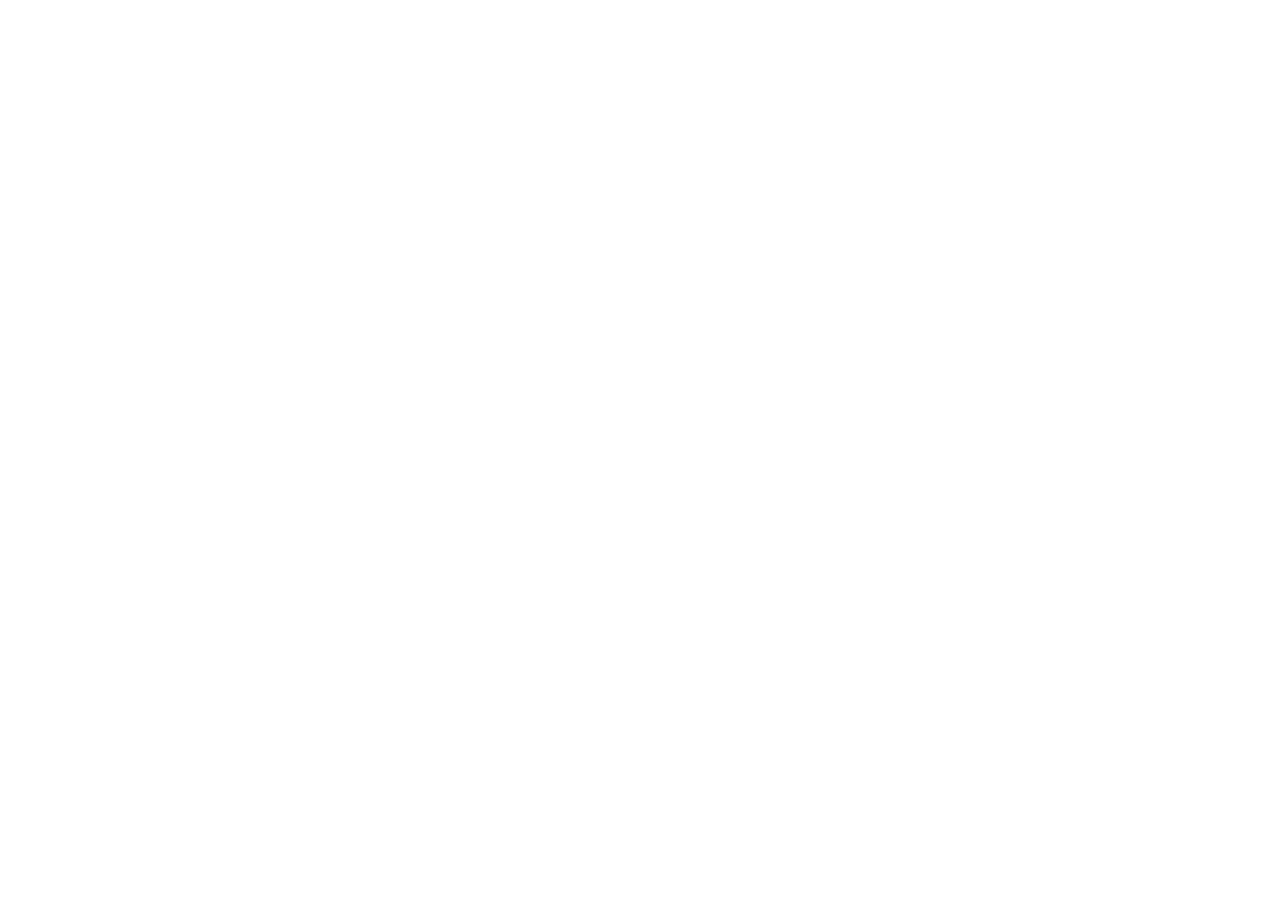
==== index.html @ ff65d059 "Tambah kerangka halaman beranda" ====
<!DOCTYPE html>
<html lang="id">
<head>
    <meta charset="UTF-8">
    <meta name="viewport" content="width=device-width, initial-scale=1.0">
    <meta name="description" content="Katalog kain dan busana Sasirangan khas Banjarmasin 
karya pengrajin lokal.">
    <title>Sasirangan Banua | Kain Khas Banjar</title>
</head>
<body>
    
</body>
</html>
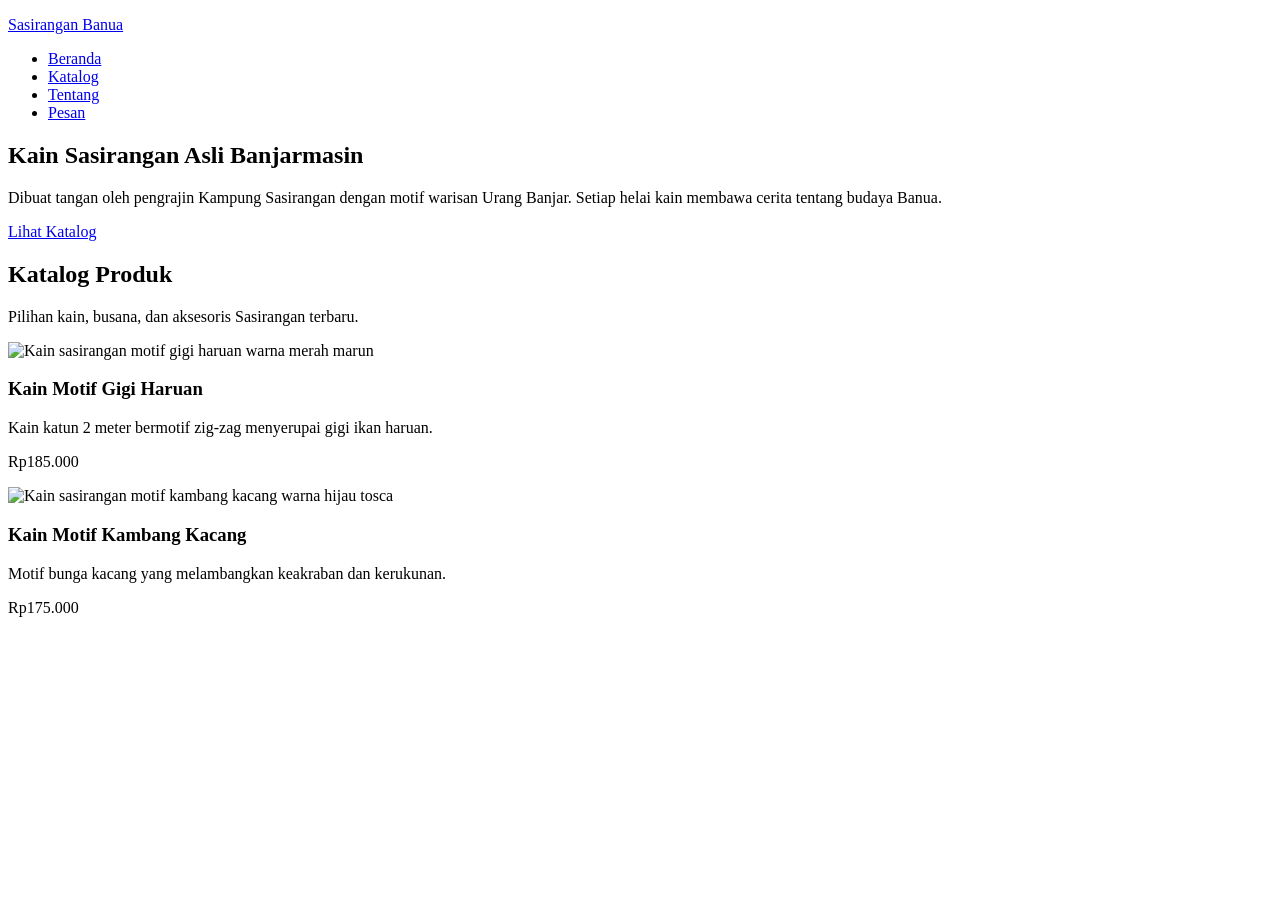
==== commit 899891dc: "Penambahan Katalog" ====
--- a/index.html
+++ b/index.html
@@ -1,13 +1,63 @@
+
 <!DOCTYPE html>
 <html lang="id">
 <head>
     <meta charset="UTF-8">
     <meta name="viewport" content="width=device-width, initial-scale=1.0">
-    <meta name="description" content="Katalog kain dan busana Sasirangan khas Banjarmasin 
-karya pengrajin lokal.">
+    <meta name="description" content="Katalog kain dan busana Sasirangan khas Banjarmasin karya pengrajin lokal.">
     <title>Sasirangan Banua | Kain Khas Banjar</title>
 </head>
 <body>
-    
+    <!-- ========== HEADER & NAVIGASI ========== -->
+    <header class="header-situs">
+        <p class="logo"><a href="index.html">Sasirangan Banua</a></p>
+        <nav aria-label="Navigasi utama">
+            <ul class="menu">
+                <li><a href="index.html" aria-current="page">Beranda</a></li>
+                <li><a href="#katalog">Katalog</a></li>
+                <li><a href="#tentang">Tentang</a></li>
+                <li><a href="kontak.html">Pesan</a></li>
+            </ul>
+        </nav>
+    </header>
+
+    <!-- ========== HERO ========== -->
+    <main>
+        <section class="hero" id="beranda">
+            <h1>Kain Sasirangan Asli Banjarmasin</h1>
+            <p>Dibuat tangan oleh pengrajin Kampung Sasirangan dengan motif warisan Urang Banjar. Setiap helai kain membawa cerita tentang budaya Banua.</p>
+            <a class="tombol" href="#katalog">Lihat Katalog</a>
+        </section>
+        
+        <!-- ========== KATALOG ========== -->
+<section class="bagian" id="katalog">
+    <h2>Katalog Produk</h2>
+    <p>Pilihan kain, busana, dan aksesoris Sasirangan terbaru.</p>
+
+    <div class="katalog-grid">
+        <article class="kartu">
+            <img src="img/gigi-haruan.svg" alt="Kain sasirangan motif gigi haruan warna merah marun"
+                width="600" height="400">
+            <div class="kartu-isi">
+                <h3>Kain Motif Gigi Haruan</h3>
+                <p>Kain katun 2 meter bermotif zig-zag menyerupai gigi ikan haruan.</p>
+                <p class="harga">Rp185.000</p>
+            </div>
+        </article>
+ 
+        <article class="kartu">
+            <img src="img/kambang-kacang.svg" alt="Kain sasirangan motif kambang kacang warna hijau tosca"
+                width="600" height="400">
+            <div class="kartu-isi">
+                <h3>Kain Motif Kambang Kacang</h3>
+                <p>Motif bunga kacang yang melambangkan keakraban dan kerukunan.</p>
+                <p class="harga">Rp175.000</p>
+            </div>
+        </article>
+
+    <!-- Tambahkan minimal 4 kartu lagi dengan pola yang sama -->
+     </div>
+</section>
+    </main>
 </body>
-</html>+</html>
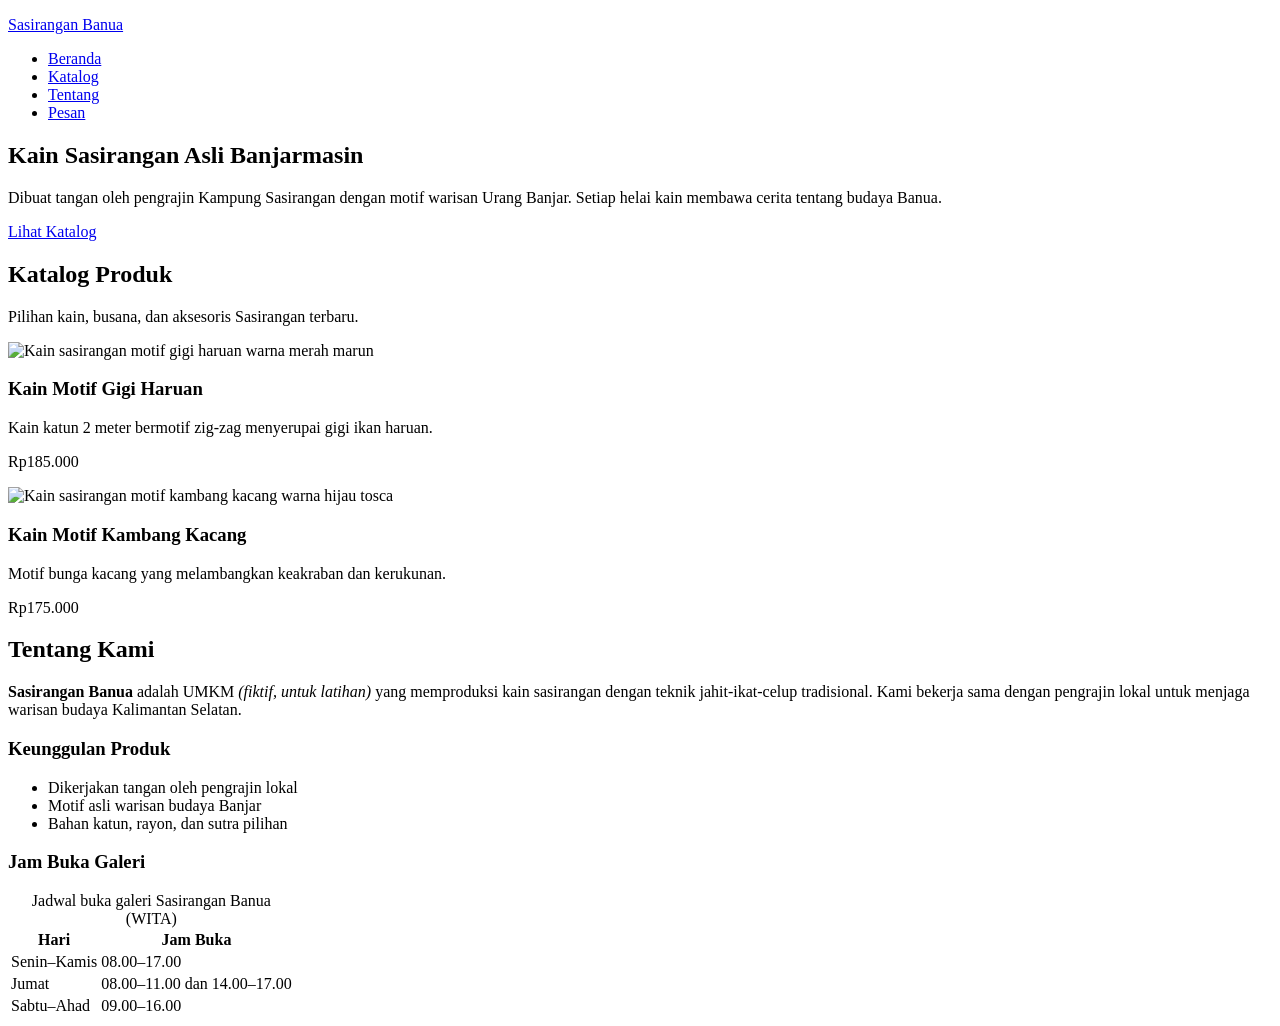
==== commit a46a1b5d: "Menambah Bagian Tentang dan Tabel Jam Buka" ====
--- a/index.html
+++ b/index.html
@@ -58,6 +58,45 @@
     <!-- Tambahkan minimal 4 kartu lagi dengan pola yang sama -->
      </div>
 </section>
-    </main>
+ <!-- ========== TENTANG ========== --> 
+  <section class="bagian" id="tentang"> 
+    <h2>Tentang Kami</h2> 
+    <p><strong>Sasirangan Banua</strong> adalah UMKM <em>(fiktif, untuk latihan)</em> yang 
+      memproduksi kain sasirangan dengan teknik jahit-ikat-celup tradisional. Kami bekerja sama 
+      dengan pengrajin lokal untuk menjaga warisan budaya Kalimantan Selatan.</p> 
+ 
+    <h3>Keunggulan Produk</h3> 
+    <ul> 
+      <li>Dikerjakan tangan oleh pengrajin lokal</li> 
+      <li>Motif asli warisan budaya Banjar</li> 
+      <li>Bahan katun, rayon, dan sutra pilihan</li> 
+    </ul> 
+ 
+    <h3>Jam Buka Galeri</h3> 
+    <table> 
+      <caption>Jadwal buka galeri Sasirangan Banua (WITA)</caption> 
+      <thead> 
+        <tr> 
+          <th scope="col">Hari</th> 
+          <th scope="col">Jam Buka</th> 
+        </tr> 
+      </thead> 
+      <tbody> 
+        <tr> 
+          <td>Senin–Kamis</td> 
+          <td>08.00–17.00</td> 
+        </tr> 
+        <tr> 
+          <td>Jumat</td> 
+          <td>08.00–11.00 dan 14.00–17.00</td> 
+        </tr> 
+        <tr> 
+          <td>Sabtu–Ahad</td> 
+          <td>09.00–16.00</td> 
+        </tr> 
+      </tbody> 
+    </table> 
+  </section> 
+</main> 
 </body>
 </html>
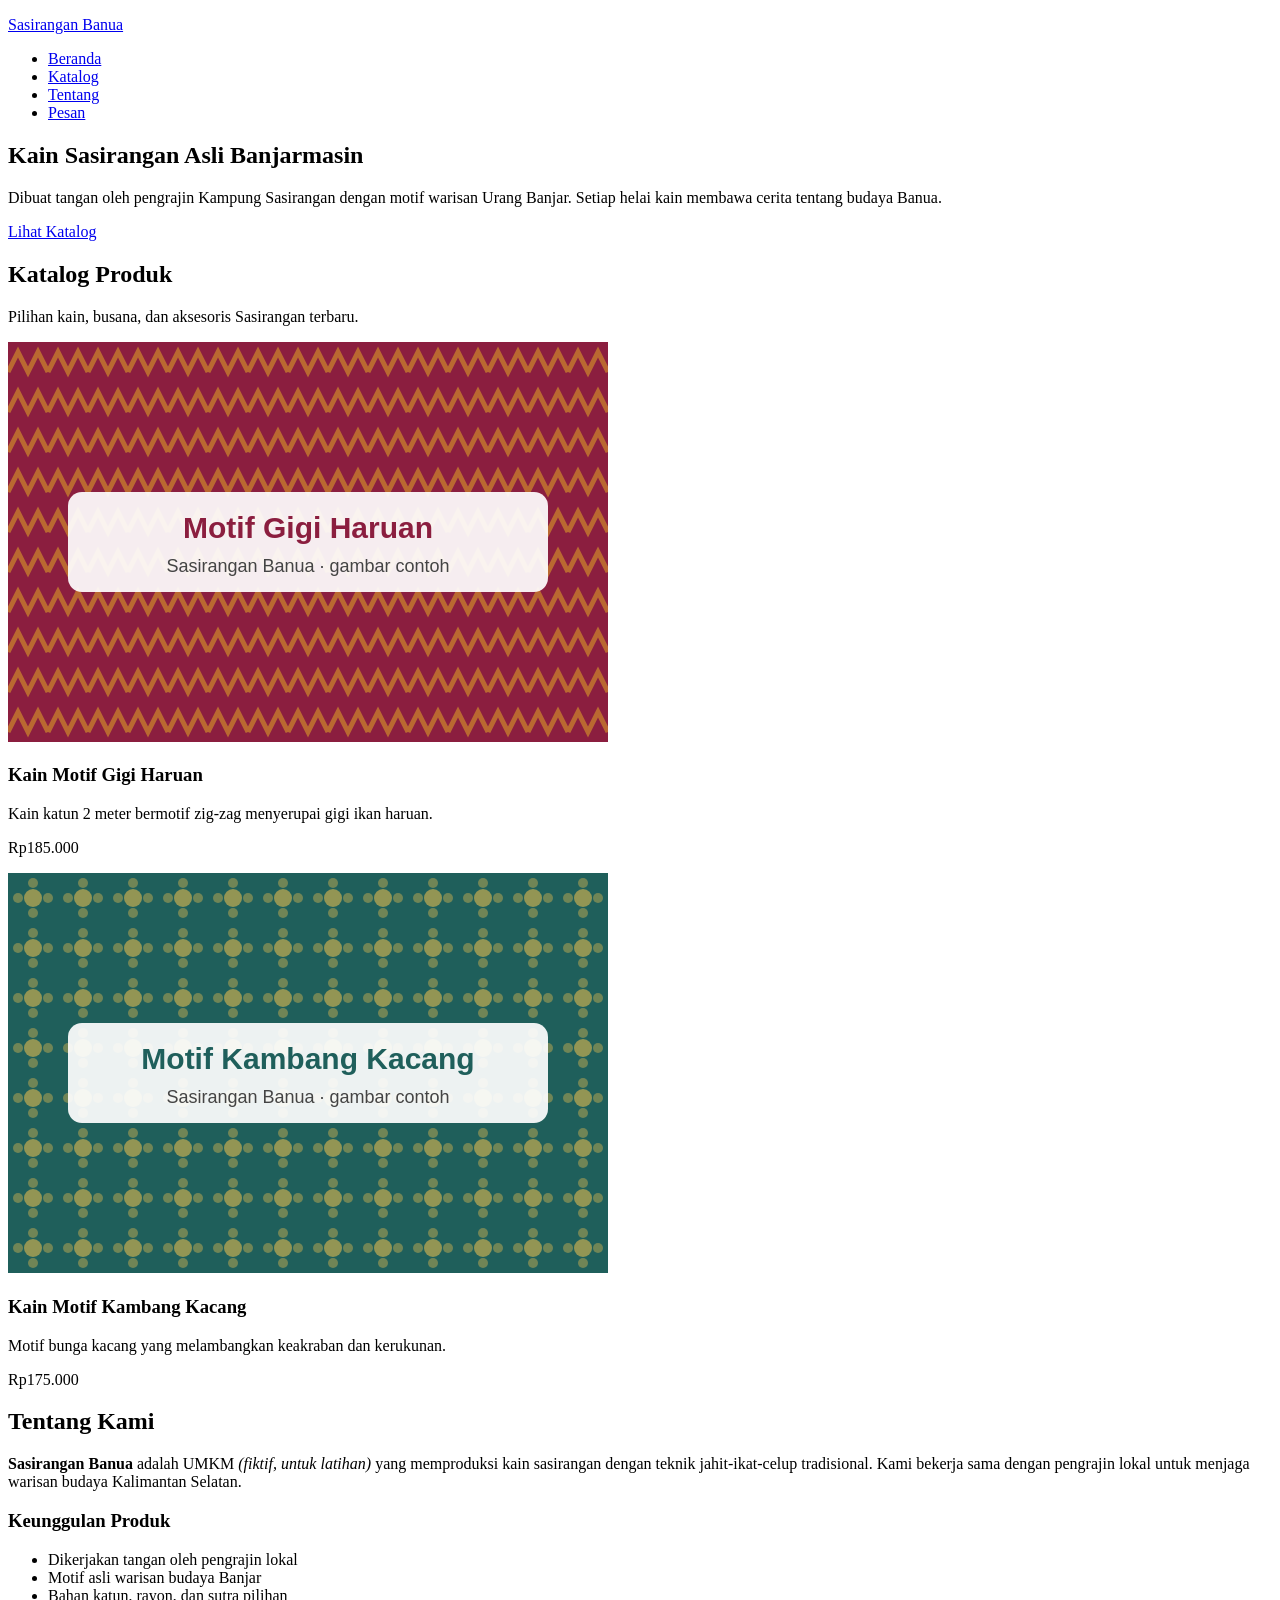
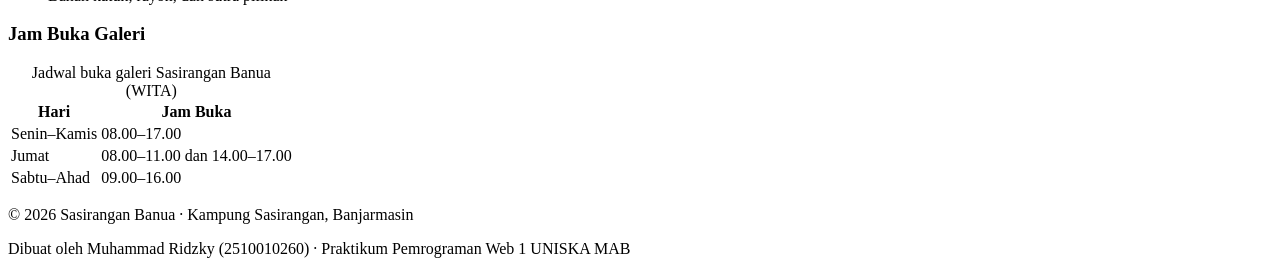
==== commit af255ff8: "footer" ====
--- a/index.html
+++ b/index.html
@@ -1,102 +1,111 @@
-
 <!DOCTYPE html>
 <html lang="id">
+
 <head>
-    <meta charset="UTF-8">
-    <meta name="viewport" content="width=device-width, initial-scale=1.0">
-    <meta name="description" content="Katalog kain dan busana Sasirangan khas Banjarmasin karya pengrajin lokal.">
-    <title>Sasirangan Banua | Kain Khas Banjar</title>
+  <meta charset="UTF-8">
+  <meta name="viewport" content="width=device-width, initial-scale=1.0">
+  <meta name="description" content="Katalog kain dan busana Sasirangan khas Banjarmasin karya pengrajin lokal.">
+  <title>Sasirangan Banua | Kain Khas Banjar</title>
 </head>
+
 <body>
-    <!-- ========== HEADER & NAVIGASI ========== -->
-    <header class="header-situs">
-        <p class="logo"><a href="index.html">Sasirangan Banua</a></p>
-        <nav aria-label="Navigasi utama">
-            <ul class="menu">
-                <li><a href="index.html" aria-current="page">Beranda</a></li>
-                <li><a href="#katalog">Katalog</a></li>
-                <li><a href="#tentang">Tentang</a></li>
-                <li><a href="kontak.html">Pesan</a></li>
-            </ul>
-        </nav>
-    </header>
+  <!-- ========== HEADER & NAVIGASI ========== -->
+  <header class="header-situs">
+    <p class="logo"><a href="index.html">Sasirangan Banua</a></p>
+    <nav aria-label="Navigasi utama">
+      <ul class="menu">
+        <li><a href="index.html" aria-current="page">Beranda</a></li>
+        <li><a href="#katalog">Katalog</a></li>
+        <li><a href="#tentang">Tentang</a></li>
+        <li><a href="kontak.html">Pesan</a></li>
+      </ul>
+    </nav>
+  </header>
 
-    <!-- ========== HERO ========== -->
-    <main>
-        <section class="hero" id="beranda">
-            <h1>Kain Sasirangan Asli Banjarmasin</h1>
-            <p>Dibuat tangan oleh pengrajin Kampung Sasirangan dengan motif warisan Urang Banjar. Setiap helai kain membawa cerita tentang budaya Banua.</p>
-            <a class="tombol" href="#katalog">Lihat Katalog</a>
-        </section>
-        
-        <!-- ========== KATALOG ========== -->
-<section class="bagian" id="katalog">
-    <h2>Katalog Produk</h2>
-    <p>Pilihan kain, busana, dan aksesoris Sasirangan terbaru.</p>
+  <!-- ========== HERO ========== -->
+  <main>
+    <section class="hero" id="beranda">
+      <h1>Kain Sasirangan Asli Banjarmasin</h1>
+      <p>Dibuat tangan oleh pengrajin Kampung Sasirangan dengan motif warisan Urang Banjar. Setiap helai kain membawa
+        cerita tentang budaya Banua.</p>
+      <a class="tombol" href="#katalog">Lihat Katalog</a>
+    </section>
 
-    <div class="katalog-grid">
+    <!-- ========== KATALOG ========== -->
+    <section class="bagian" id="katalog">
+      <h2>Katalog Produk</h2>
+      <p>Pilihan kain, busana, dan aksesoris Sasirangan terbaru.</p>
+
+      <div class="katalog-grid">
         <article class="kartu">
-            <img src="img/gigi-haruan.svg" alt="Kain sasirangan motif gigi haruan warna merah marun"
-                width="600" height="400">
-            <div class="kartu-isi">
-                <h3>Kain Motif Gigi Haruan</h3>
-                <p>Kain katun 2 meter bermotif zig-zag menyerupai gigi ikan haruan.</p>
-                <p class="harga">Rp185.000</p>
-            </div>
-        </article>
- 
-        <article class="kartu">
-            <img src="img/kambang-kacang.svg" alt="Kain sasirangan motif kambang kacang warna hijau tosca"
-                width="600" height="400">
-            <div class="kartu-isi">
-                <h3>Kain Motif Kambang Kacang</h3>
-                <p>Motif bunga kacang yang melambangkan keakraban dan kerukunan.</p>
-                <p class="harga">Rp175.000</p>
-            </div>
+          <img src="img/gigi-haruan.svg" alt="Kain sasirangan motif gigi haruan warna merah marun" width="600"
+            height="400">
+          <div class="kartu-isi">
+            <h3>Kain Motif Gigi Haruan</h3>
+            <p>Kain katun 2 meter bermotif zig-zag menyerupai gigi ikan haruan.</p>
+            <p class="harga">Rp185.000</p>
+          </div>
         </article>
 
-    <!-- Tambahkan minimal 4 kartu lagi dengan pola yang sama -->
-     </div>
-</section>
- <!-- ========== TENTANG ========== --> 
-  <section class="bagian" id="tentang"> 
-    <h2>Tentang Kami</h2> 
-    <p><strong>Sasirangan Banua</strong> adalah UMKM <em>(fiktif, untuk latihan)</em> yang 
-      memproduksi kain sasirangan dengan teknik jahit-ikat-celup tradisional. Kami bekerja sama 
-      dengan pengrajin lokal untuk menjaga warisan budaya Kalimantan Selatan.</p> 
- 
-    <h3>Keunggulan Produk</h3> 
-    <ul> 
-      <li>Dikerjakan tangan oleh pengrajin lokal</li> 
-      <li>Motif asli warisan budaya Banjar</li> 
-      <li>Bahan katun, rayon, dan sutra pilihan</li> 
-    </ul> 
- 
-    <h3>Jam Buka Galeri</h3> 
-    <table> 
-      <caption>Jadwal buka galeri Sasirangan Banua (WITA)</caption> 
-      <thead> 
-        <tr> 
-          <th scope="col">Hari</th> 
-          <th scope="col">Jam Buka</th> 
-        </tr> 
-      </thead> 
-      <tbody> 
-        <tr> 
-          <td>Senin–Kamis</td> 
-          <td>08.00–17.00</td> 
-        </tr> 
-        <tr> 
-          <td>Jumat</td> 
-          <td>08.00–11.00 dan 14.00–17.00</td> 
-        </tr> 
-        <tr> 
-          <td>Sabtu–Ahad</td> 
-          <td>09.00–16.00</td> 
-        </tr> 
-      </tbody> 
-    </table> 
-  </section> 
-</main> 
+        <article class="kartu">
+          <img src="img/kambang-kacang.svg" alt="Kain sasirangan motif kambang kacang warna hijau tosca" width="600"
+            height="400">
+          <div class="kartu-isi">
+            <h3>Kain Motif Kambang Kacang</h3>
+            <p>Motif bunga kacang yang melambangkan keakraban dan kerukunan.</p>
+            <p class="harga">Rp175.000</p>
+          </div>
+        </article>
+
+        <!-- Tambahkan minimal 4 kartu lagi dengan pola yang sama -->
+      </div>
+    </section>
+    <!-- ========== TENTANG ========== -->
+    <section class="bagian" id="tentang">
+      <h2>Tentang Kami</h2>
+      <p><strong>Sasirangan Banua</strong> adalah UMKM <em>(fiktif, untuk latihan)</em> yang
+        memproduksi kain sasirangan dengan teknik jahit-ikat-celup tradisional. Kami bekerja sama
+        dengan pengrajin lokal untuk menjaga warisan budaya Kalimantan Selatan.</p>
+
+      <h3>Keunggulan Produk</h3>
+      <ul>
+        <li>Dikerjakan tangan oleh pengrajin lokal</li>
+        <li>Motif asli warisan budaya Banjar</li>
+        <li>Bahan katun, rayon, dan sutra pilihan</li>
+      </ul>
+
+      <h3>Jam Buka Galeri</h3>
+      <table>
+        <caption>Jadwal buka galeri Sasirangan Banua (WITA)</caption>
+        <thead>
+          <tr>
+            <th scope="col">Hari</th>
+            <th scope="col">Jam Buka</th>
+          </tr>
+        </thead>
+        <tbody>
+          <tr>
+            <td>Senin–Kamis</td>
+            <td>08.00–17.00</td>
+          </tr>
+          <tr>
+            <td>Jumat</td>
+            <td>08.00–11.00 dan 14.00–17.00</td>
+          </tr>
+          <tr>
+            <td>Sabtu–Ahad</td>
+            <td>09.00–16.00</td>
+          </tr>
+        </tbody>
+      </table>
+    </section>
+  </main>
+
+  <!-- ========== FOOTER ========== -->
+  <footer class="footer-situs">
+    <p>&copy; 2026 Sasirangan Banua &middot; Kampung Sasirangan, Banjarmasin</p>
+    <p>Dibuat oleh Muhammad Ridzky (2510010260) &middot; Praktikum Pemrograman Web 1 UNISKA MAB</p>
+  </footer>
 </body>
-</html>
+
+</html>
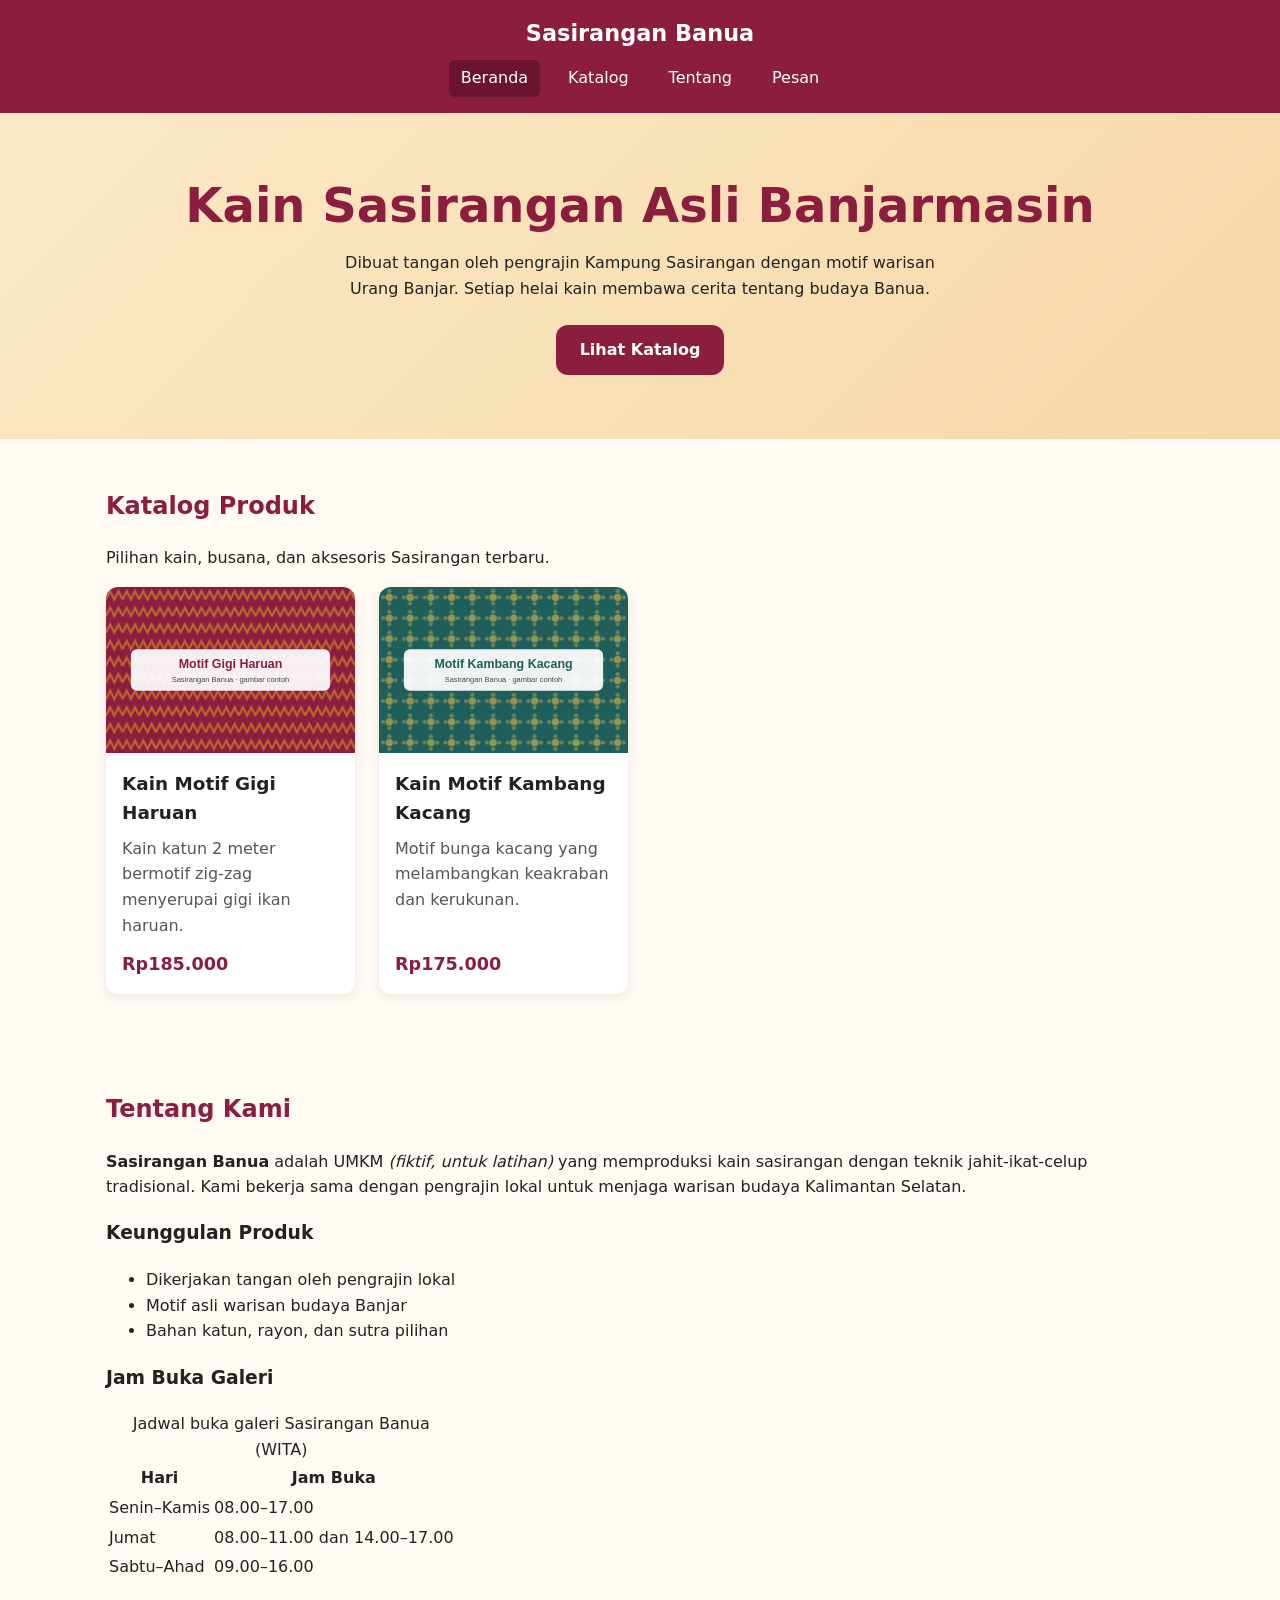
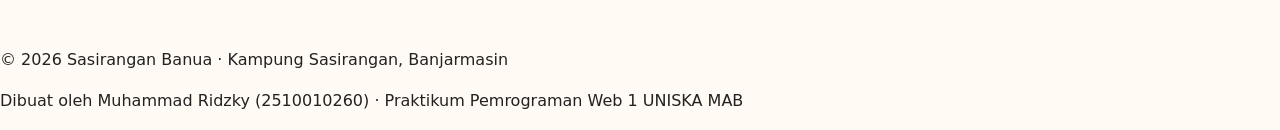
==== commit 5c84e8e7: "Tambah gaya dasar, header, hero, dan katalog grid." ====
--- a/index.html
+++ b/index.html
@@ -6,6 +6,7 @@
   <meta name="viewport" content="width=device-width, initial-scale=1.0">
   <meta name="description" content="Katalog kain dan busana Sasirangan khas Banjarmasin karya pengrajin lokal.">
   <title>Sasirangan Banua | Kain Khas Banjar</title>
+  <link rel="stylesheet" href="css/style.css"> 
 </head>
 
 <body>
--- a/css/style.css
+++ b/css/style.css
@@ -0,0 +1,227 @@
+ /* ========================================================= 
+    Sasirangan Banua — style.css 
+    Pendekatan: mobile-first (gaya dasar untuk HP, lalu 
+    disesuaikan untuk layar lebar dengan media query) 
+    ========================================================= */
+
+ /* ---------- 1. Variabel (custom properties) ---------- */
+ :root {
+     --warna-utama: #8b1e3f;
+     /* merah marun sasirangan */
+     --warna-utama-gelap: #6a142f;
+     --warna-aksen: #e0a526;
+     /* kuning kunyit */
+     --warna-krem: #fbe9c6;
+     --warna-teks: #222222;
+     --warna-teks-lembut: #555555;
+     --warna-latar: #fffaf3;
+     --warna-kartu: #ffffff;
+     --radius: 12px;
+     --bayangan: 0 4px 12px rgba(0, 0, 0, 0.08);
+     --lebar-maks: 1100px;
+ }
+
+ /* ---------- 2. Reset ringan & dasar ---------- */
+ *,
+ *::before,
+ *::after {
+     box-sizing: border-box;
+ }
+
+ html {
+     scroll-behavior: smooth;
+     scroll-padding-top: 7rem;
+     /* agar judul tidak tertutup header sticky */
+ }
+
+ body {
+     margin: 0;
+     font-family: "Segoe UI", system-ui, -apple-system, Roboto, Arial, sans-serif;
+     font-size: 1rem;
+     line-height: 1.6;
+     color: var(--warna-teks);
+     background-color: var(--warna-latar);
+ }
+
+ img {
+     display: block;
+     max-width: 100%;
+     height: auto;
+ }
+
+ a {
+     color: var(--warna-utama);
+ }
+
+ /* Penanda fokus untuk pengguna keyboard — JANGAN dihapus */
+ a:focus-visible,
+ button:focus-visible,
+ input:focus-visible,
+ select:focus-visible,
+ textarea:focus-visible {
+     outline: 3px solid var(--warna-utama-gelap);
+     outline-offset: 2px;
+ }
+
+ /* ---------- 3. Header & navigasi (Flexbox) ---------- */
+ .header-situs {
+     position: sticky;
+     top: 0;
+     z-index: 10;
+     display: flex;
+     flex-direction: column;
+     /* HP: logo di atas menu */
+     align-items: center;
+     gap: 0.5rem;
+     padding: 1rem;
+     background-color: var(--warna-utama);
+     color: #ffffff;
+ }
+
+ .logo {
+     margin: 0;
+     font-size: 1.4rem;
+     font-weight: 700;
+ }
+
+ .logo a {
+     color: inherit;
+     text-decoration: none;
+ }
+
+ .menu {
+     display: flex;
+     flex-wrap: wrap;
+     justify-content: center;
+     gap: 0.25rem 1rem;
+     margin: 0;
+     padding: 0;
+     list-style: none;
+ }
+
+ .menu a {
+     display: block;
+     padding: 0.35rem 0.75rem;
+     border-radius: 6px;
+     color: #ffffff;
+     text-decoration: none;
+ }
+
+ .menu a:hover,
+ .menu a[aria-current="page"] {
+     background-color: var(--warna-utama-gelap);
+ }
+
+ .header-situs a:focus-visible {
+     outline-color: #ffffff;
+     /* fokus putih agar terlihat di latar header yang gelap */
+ }
+
+
+ /* ---------- 4. Hero ---------- */
+ .hero {
+     padding: 4rem 1rem;
+     text-align: center;
+     background: linear-gradient(135deg, var(--warna-krem), #f6d7a7);
+ }
+
+ .hero h1 {
+     margin: 0 0 1rem;
+     font-size: clamp(1.8rem, 5vw, 3rem);
+     line-height: 1.2;
+     color: var(--warna-utama);
+ }
+
+ .hero p {
+     max-width: 40rem;
+     margin: 0 auto 1.5rem;
+ }
+
+ /* ---------- 5. Tombol ---------- */
+ .tombol {
+     display: inline-block;
+     padding: 0.75rem 1.5rem;
+     border: none;
+     border-radius: var(--radius);
+     background-color: var(--warna-utama);
+     color: #ffffff;
+     font: inherit;
+     font-weight: 600;
+     text-decoration: none;
+     cursor: pointer;
+     transition: background-color 0.2s ease, transform 0.2s ease;
+ }
+
+ .tombol:hover {
+     background-color: var(--warna-utama-gelap);
+     transform: translateY(-2px);
+ }
+
+
+
+ /* ---------- 6. Bagian (section) umum ---------- */
+ .bagian {
+     max-width: var(--lebar-maks);
+     margin-inline: auto;
+     padding: 3rem 1rem;
+ }
+
+ .bagian h1,
+ .bagian h2 {
+     margin-top: 0;
+     color: var(--warna-utama);
+ }
+
+ /* ---------- 7. Katalog (CSS Grid) ---------- */
+ .katalog-grid {
+     display: grid;
+     grid-template-columns: repeat(auto-fill, minmax(240px, 1fr));
+     gap: 1.5rem;
+ }
+
+ .kartu {
+     display: flex;
+     flex-direction: column;
+     overflow: hidden;
+     border-radius: var(--radius);
+     background-color: var(--warna-kartu);
+     box-shadow: var(--bayangan);
+     transition: transform 0.2s ease;
+ }
+
+ .kartu:hover {
+     transform: translateY(-4px);
+ }
+
+ .kartu img {
+     width: 100%;
+     aspect-ratio: 3 / 2;
+     object-fit: cover;
+ }
+
+ .kartu-isi {
+     display: flex;
+     flex-direction: column;
+     flex-grow: 1;
+     /* isi kartu mengisi sisa tinggi */
+     padding: 1rem;
+ }
+
+ .kartu h3 {
+     margin: 0 0 0.5rem;
+     font-size: 1.15rem;
+ }
+
+ .kartu p {
+     margin: 0 0 0.75rem;
+     color: var(--warna-teks-lembut);
+ }
+
+ .kartu .harga {
+     margin-top: auto;
+     /* harga selalu di bagian bawah kartu */
+     margin-bottom: 0;
+     font-size: 1.1rem;
+     font-weight: 700;
+     color: var(--warna-utama);
+ }
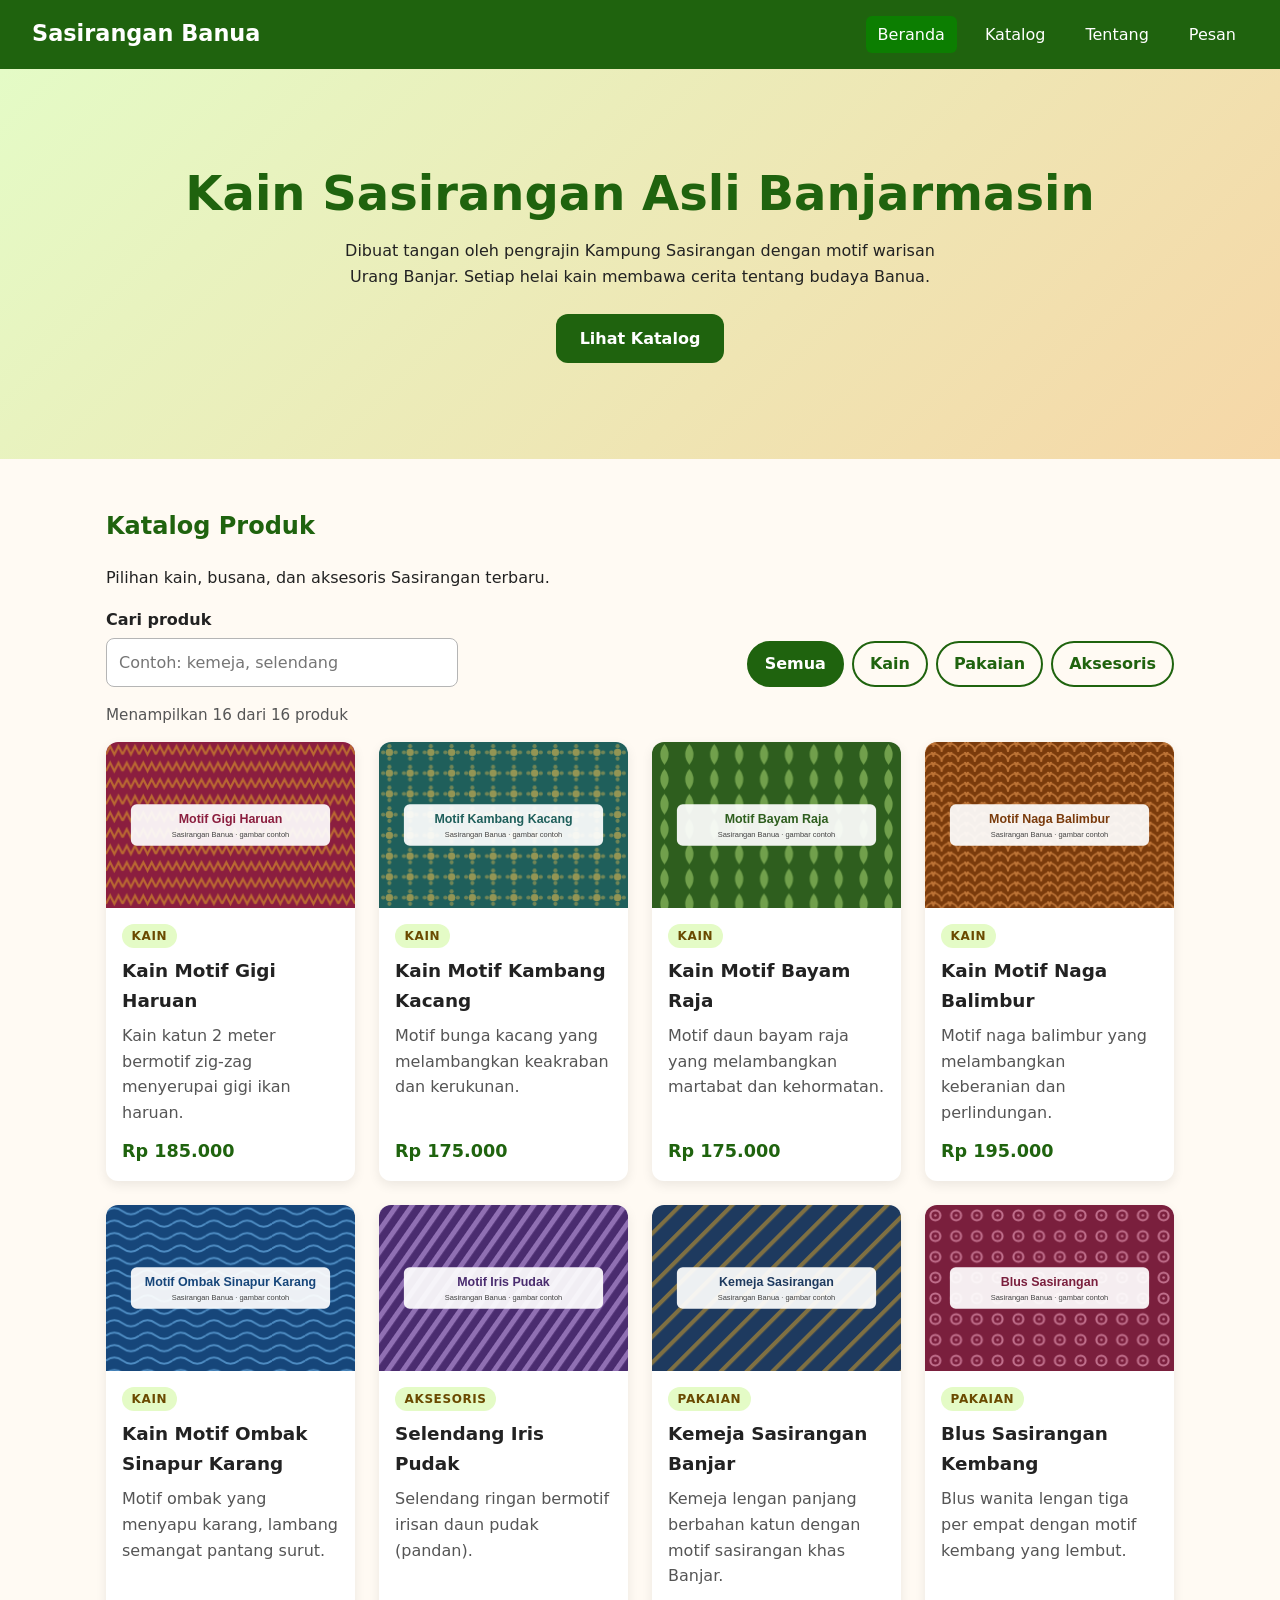
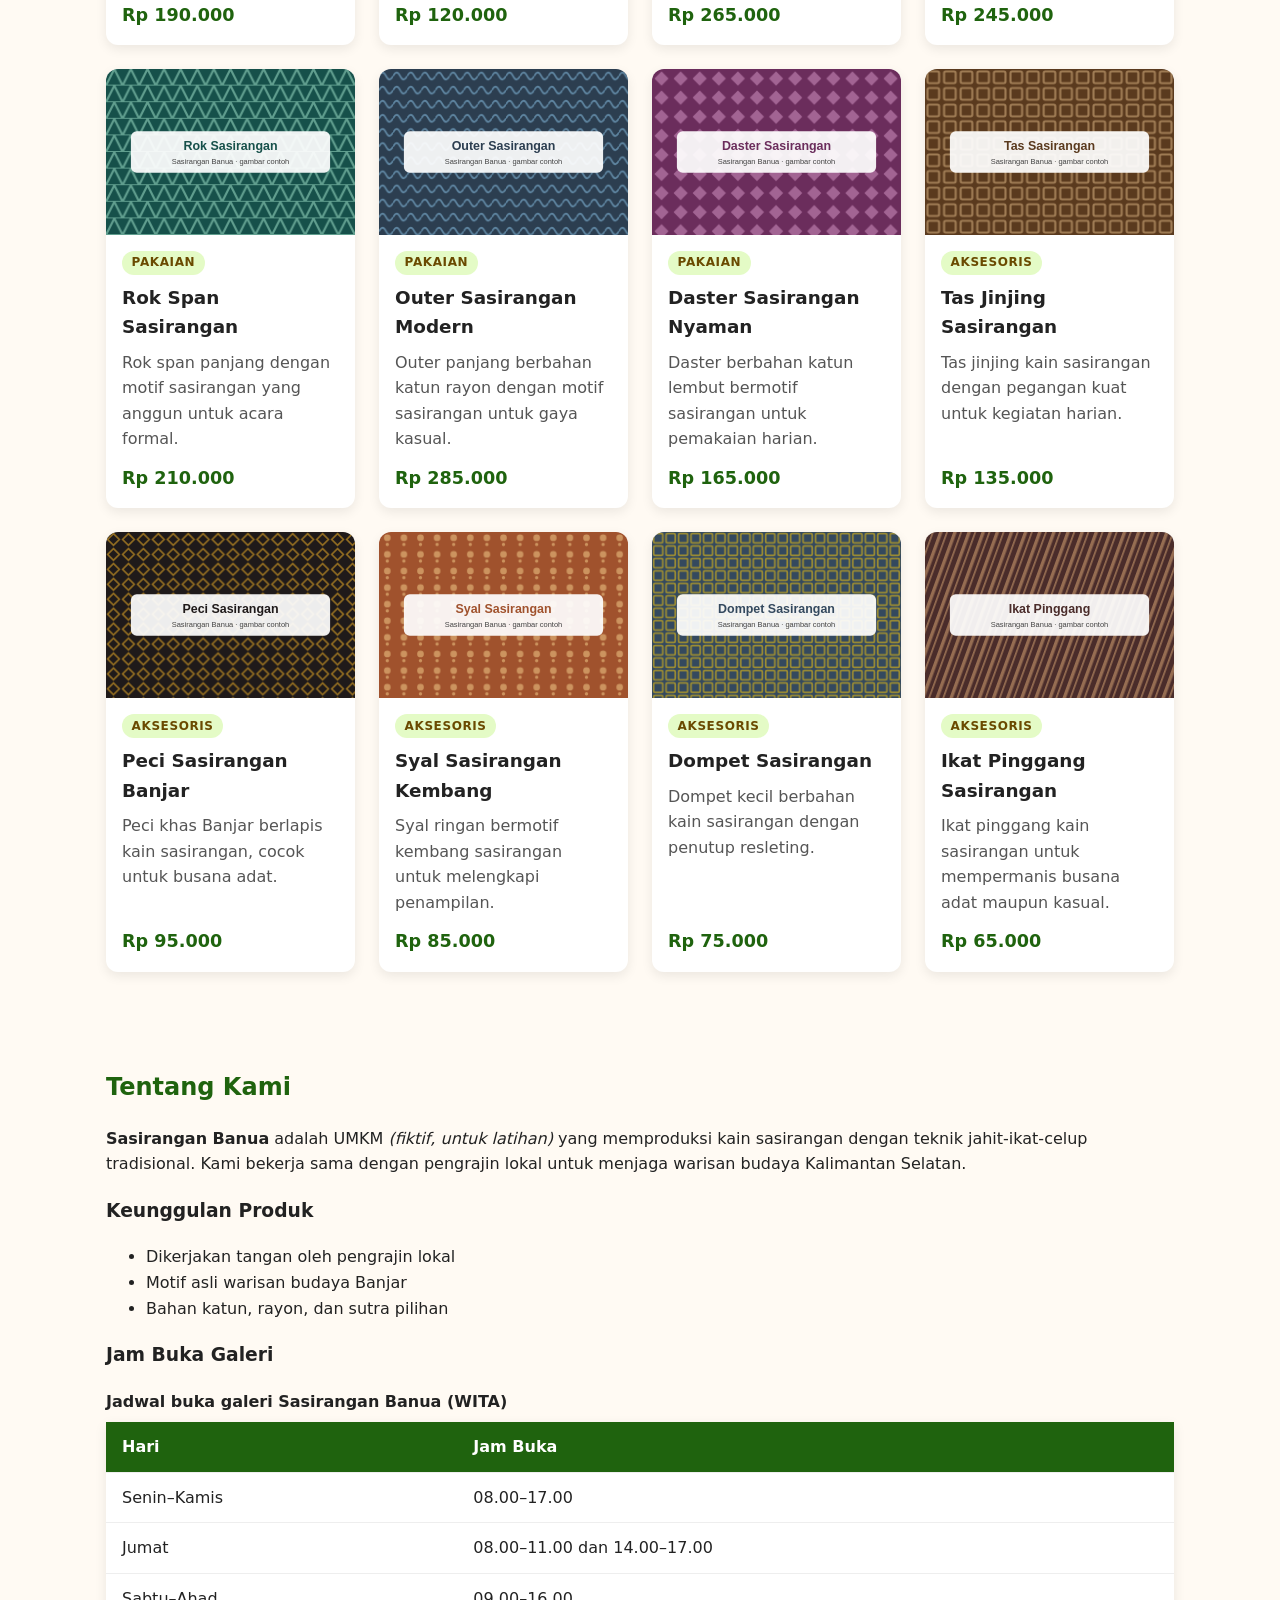
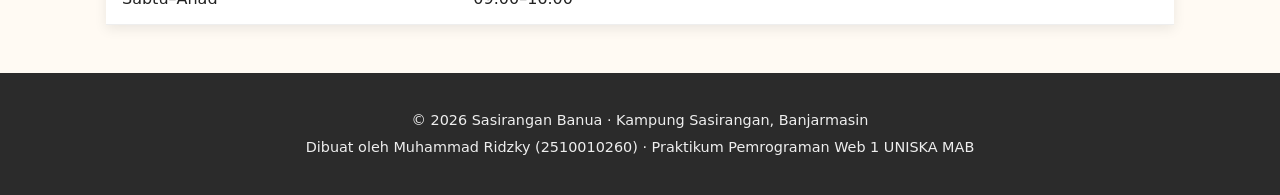
==== commit 48628ec6: "Tambah validasi formulir dan ringkasan pesan WhatsApp." ====
--- a/index.html
+++ b/index.html
@@ -6,7 +6,9 @@
   <meta name="viewport" content="width=device-width, initial-scale=1.0">
   <meta name="description" content="Katalog kain dan busana Sasirangan khas Banjarmasin karya pengrajin lokal.">
   <title>Sasirangan Banua | Kain Khas Banjar</title>
-  <link rel="stylesheet" href="css/style.css"> 
+  <link rel="icon" href="img/favicon.svg" type="image/svg+xml">
+  <link rel="stylesheet" href="css/style.css">
+  <script src="js/katalog.js" defer></script> 
 </head>
 
 <body>
@@ -37,29 +39,23 @@
       <h2>Katalog Produk</h2>
       <p>Pilihan kain, busana, dan aksesoris Sasirangan terbaru.</p>
 
-      <div class="katalog-grid">
-        <article class="kartu">
-          <img src="img/gigi-haruan.svg" alt="Kain sasirangan motif gigi haruan warna merah marun" width="600"
-            height="400">
-          <div class="kartu-isi">
-            <h3>Kain Motif Gigi Haruan</h3>
-            <p>Kain katun 2 meter bermotif zig-zag menyerupai gigi ikan haruan.</p>
-            <p class="harga">Rp185.000</p>
-          </div>
-        </article>
-
-        <article class="kartu">
-          <img src="img/kambang-kacang.svg" alt="Kain sasirangan motif kambang kacang warna hijau tosca" width="600"
-            height="400">
-          <div class="kartu-isi">
-            <h3>Kain Motif Kambang Kacang</h3>
-            <p>Motif bunga kacang yang melambangkan keakraban dan kerukunan.</p>
-            <p class="harga">Rp175.000</p>
-          </div>
-        </article>
-
-        <!-- Tambahkan minimal 4 kartu lagi dengan pola yang sama -->
+      <div class="kontrol-katalog">
+        <div class="kolom">
+          <label for="cari">Cari produk</label>
+          <input type="search" id="cari" placeholder="Contoh: kemeja, selendang">
+        </div>
+        <div class="filter" role="group" aria-label="Filter kategori">
+          <button type="button" class="tombol-filter aktif" data-kategori="semua" aria-pressed="true">Semua</button>
+          <button type="button" class="tombol-filter" data-kategori="kain" aria-pressed="false">Kain</button>
+          <button type="button" class="tombol-filter" data-kategori="pakaian" aria-pressed="false">Pakaian</button>
+          <button type="button" class="tombol-filter" data-kategori="aksesoris" aria-pressed="false">Aksesoris</button>
+        </div>
       </div>
+      <p id="info-jumlah" class="info-jumlah" aria-live="polite"></p>
+      <div id="daftar-katalog" class="katalog-grid"></div>
+      <noscript>
+        <p>Aktifkan JavaScript untuk melihat katalog produk.</p>
+      </noscript>
     </section>
     <!-- ========== TENTANG ========== -->
     <section class="bagian" id="tentang">
--- a/css/style.css
+++ b/css/style.css
@@ -6,12 +6,12 @@
 
  /* ---------- 1. Variabel (custom properties) ---------- */
  :root {
-     --warna-utama: #8b1e3f;
+     --warna-utama: #1f630e;
      /* merah marun sasirangan */
-     --warna-utama-gelap: #6a142f;
+     --warna-utama-gelap: #0c7e01;
      --warna-aksen: #e0a526;
      /* kuning kunyit */
-     --warna-krem: #fbe9c6;
+     --warna-krem: #e4fbc6;
      --warna-teks: #222222;
      --warna-teks-lembut: #555555;
      --warna-latar: #fffaf3;
@@ -224,4 +224,222 @@
      font-size: 1.1rem;
      font-weight: 700;
      color: var(--warna-utama);
+ }
+
+
+ /* ---------- 8. Tabel ---------- */
+ table {
+     width: 100%;
+     border-collapse: collapse;
+     background-color: var(--warna-kartu);
+     box-shadow: var(--bayangan);
+ }
+
+ caption {
+     margin-bottom: 0.5rem;
+     font-weight: 600;
+     text-align: left;
+ }
+
+ th,
+ td {
+     padding: 0.75rem 1rem;
+     border-bottom: 1px solid #eeeeee;
+     text-align: left;
+ }
+
+ thead th {
+     background-color: var(--warna-utama);
+     color: #ffffff;
+ }
+
+
+ /* ---------- 9. Formulir ---------- */
+ .form-pesan {
+     display: grid;
+     gap: 1rem;
+     max-width: 40rem;
+     padding: 1.5rem;
+     border-radius: var(--radius);
+     background-color: var(--warna-kartu);
+     box-shadow: var(--bayangan);
+ }
+
+ .kolom {
+     display: flex;
+     flex-direction: column;
+     gap: 0.35rem;
+ }
+
+ label,
+ legend {
+     font-weight: 600;
+ }
+
+ input,
+ select,
+ textarea {
+     width: 100%;
+     padding: 0.65rem 0.75rem;
+     border: 1px solid #b5b5b5;
+     border-radius: 8px;
+     font: inherit;
+ }
+
+ fieldset {
+     display: flex;
+     flex-direction: column;
+     gap: 0.35rem;
+     border: 1px solid #dddddd;
+     border-radius: 8px;
+ }
+
+ fieldset label,
+ .cek {
+     display: flex;
+     align-items: center;
+     gap: 0.5rem;
+     font-weight: 400;
+ }
+
+ input[type="radio"],
+ input[type="checkbox"] {
+     width: auto;
+ }
+
+
+
+ /* ---------- 10. Footer ---------- */
+ .footer-situs {
+     padding: 2rem 1rem;
+     background-color: #2b2b2b;
+     color: #eeeeee;
+     font-size: 0.9rem;
+     text-align: center;
+ }
+
+ .footer-situs p {
+     margin: 0.25rem 0;
+ }
+
+ /* ---------- 11. Responsif: tablet & desktop ---------- */
+ @media (min-width: 768px) {
+     .header-situs {
+         flex-direction: row;
+         /* logo kiri, menu kanan */
+         justify-content: space-between;
+         padding-inline: 2rem;
+     }
+
+     .hero {
+         padding: 6rem 2rem;
+     }
+ }
+
+ /* Hormati pengguna yang tidak ingin banyak animasi */
+ @media (prefers-reduced-motion: reduce) {
+     html {
+         scroll-behavior: auto;
+     }
+
+     * {
+         transition: none !important;
+     }
+ }
+
+ /* ---------- 12. Komponen interaktif (Modul 3) ---------- */
+ .kontrol-katalog {
+     display: flex;
+     flex-direction: column;
+     gap: 1rem;
+     margin-bottom: 1rem;
+ }
+
+ .filter {
+     display: flex;
+     flex-wrap: wrap;
+     gap: 0.5rem;
+ }
+
+ .tombol-filter {
+     padding: 0.5rem 1rem;
+     border: 2px solid var(--warna-utama);
+     border-radius: 999px;
+     background-color: transparent;
+     color: var(--warna-utama);
+     font: inherit;
+     font-weight: 600;
+     cursor: pointer;
+ }
+
+ .tombol-filter:hover,
+ .tombol-filter.aktif {
+     background-color: var(--warna-utama);
+     color: #ffffff;
+ }
+
+ .info-jumlah {
+     color: var(--warna-teks-lembut);
+     font-size: 0.95rem;
+ }
+
+ .label-kategori {
+     align-self: flex-start;
+     margin-bottom: 0.5rem;
+     padding: 0.15rem 0.6rem;
+     border-radius: 999px;
+     background-color: var(--warna-krem);
+     color: #6a4a00;
+     font-size: 0.75rem;
+     font-weight: 700;
+     letter-spacing: 0.05em;
+     text-transform: uppercase;
+ }
+
+ .pesan-error {
+     margin: 0;
+     color: #b00020;
+     font-size: 0.9rem;
+ }
+
+ .pesan-error:empty {
+     display: none;
+     /* sembunyikan jika belum ada pesan */
+ }
+
+ [aria-invalid="true"] {
+     border-color: #b00020;
+     background-color: #fff5f6;
+ }
+
+ .hasil-pesan {
+     max-width: 40rem;
+     margin-top: 2rem;
+     padding: 1.5rem;
+     border-left: 6px solid var(--warna-aksen);
+     border-radius: var(--radius);
+     background-color: var(--warna-kartu);
+     box-shadow: var(--bayangan);
+ }
+
+ .hasil-pesan h2 {
+     margin-top: 0;
+ }
+
+ .hasil-pesan pre {
+     white-space: pre-wrap;
+     font-family: inherit;
+ }
+
+ @media (min-width: 768px) {
+     .kontrol-katalog {
+         flex-direction: row;
+         align-items: flex-end;
+         justify-content: space-between;
+     }
+
+     .kontrol-katalog .kolom {
+         flex: 1;
+         max-width: 22rem;
+     }
  }
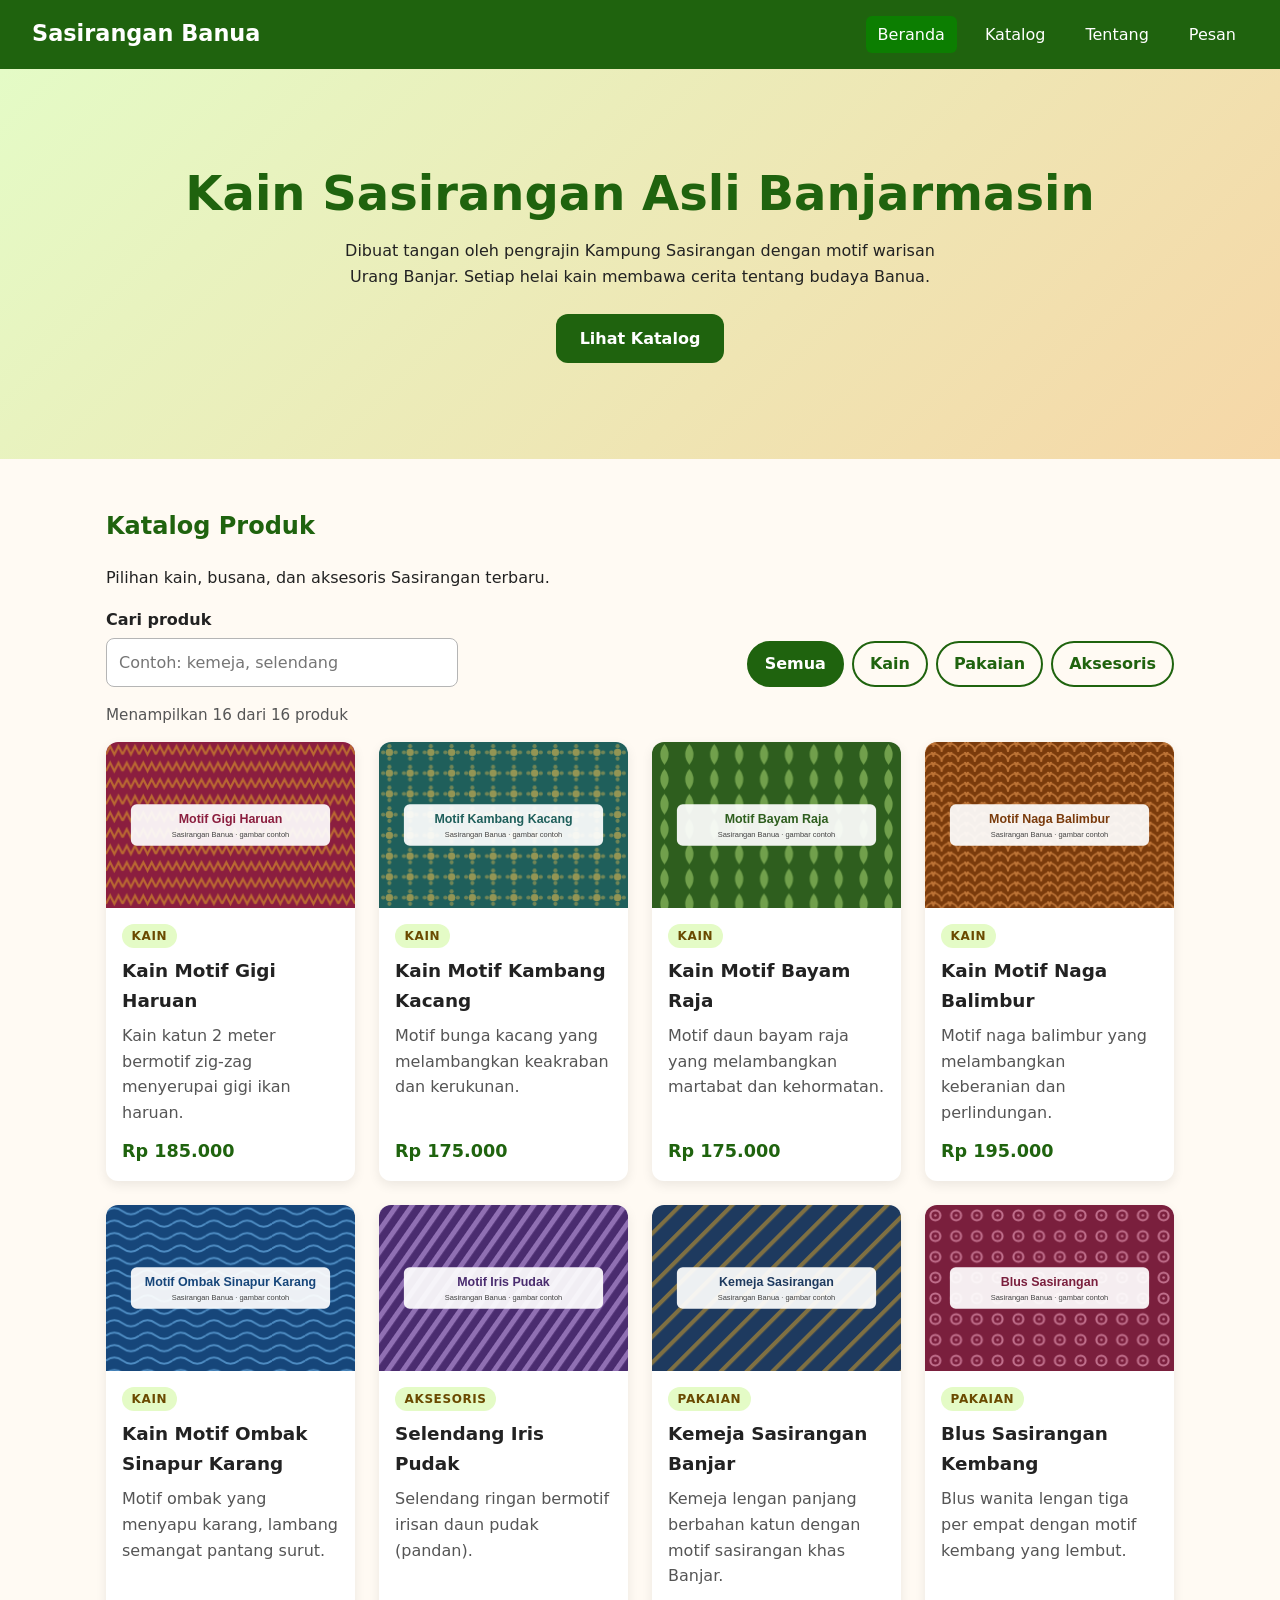
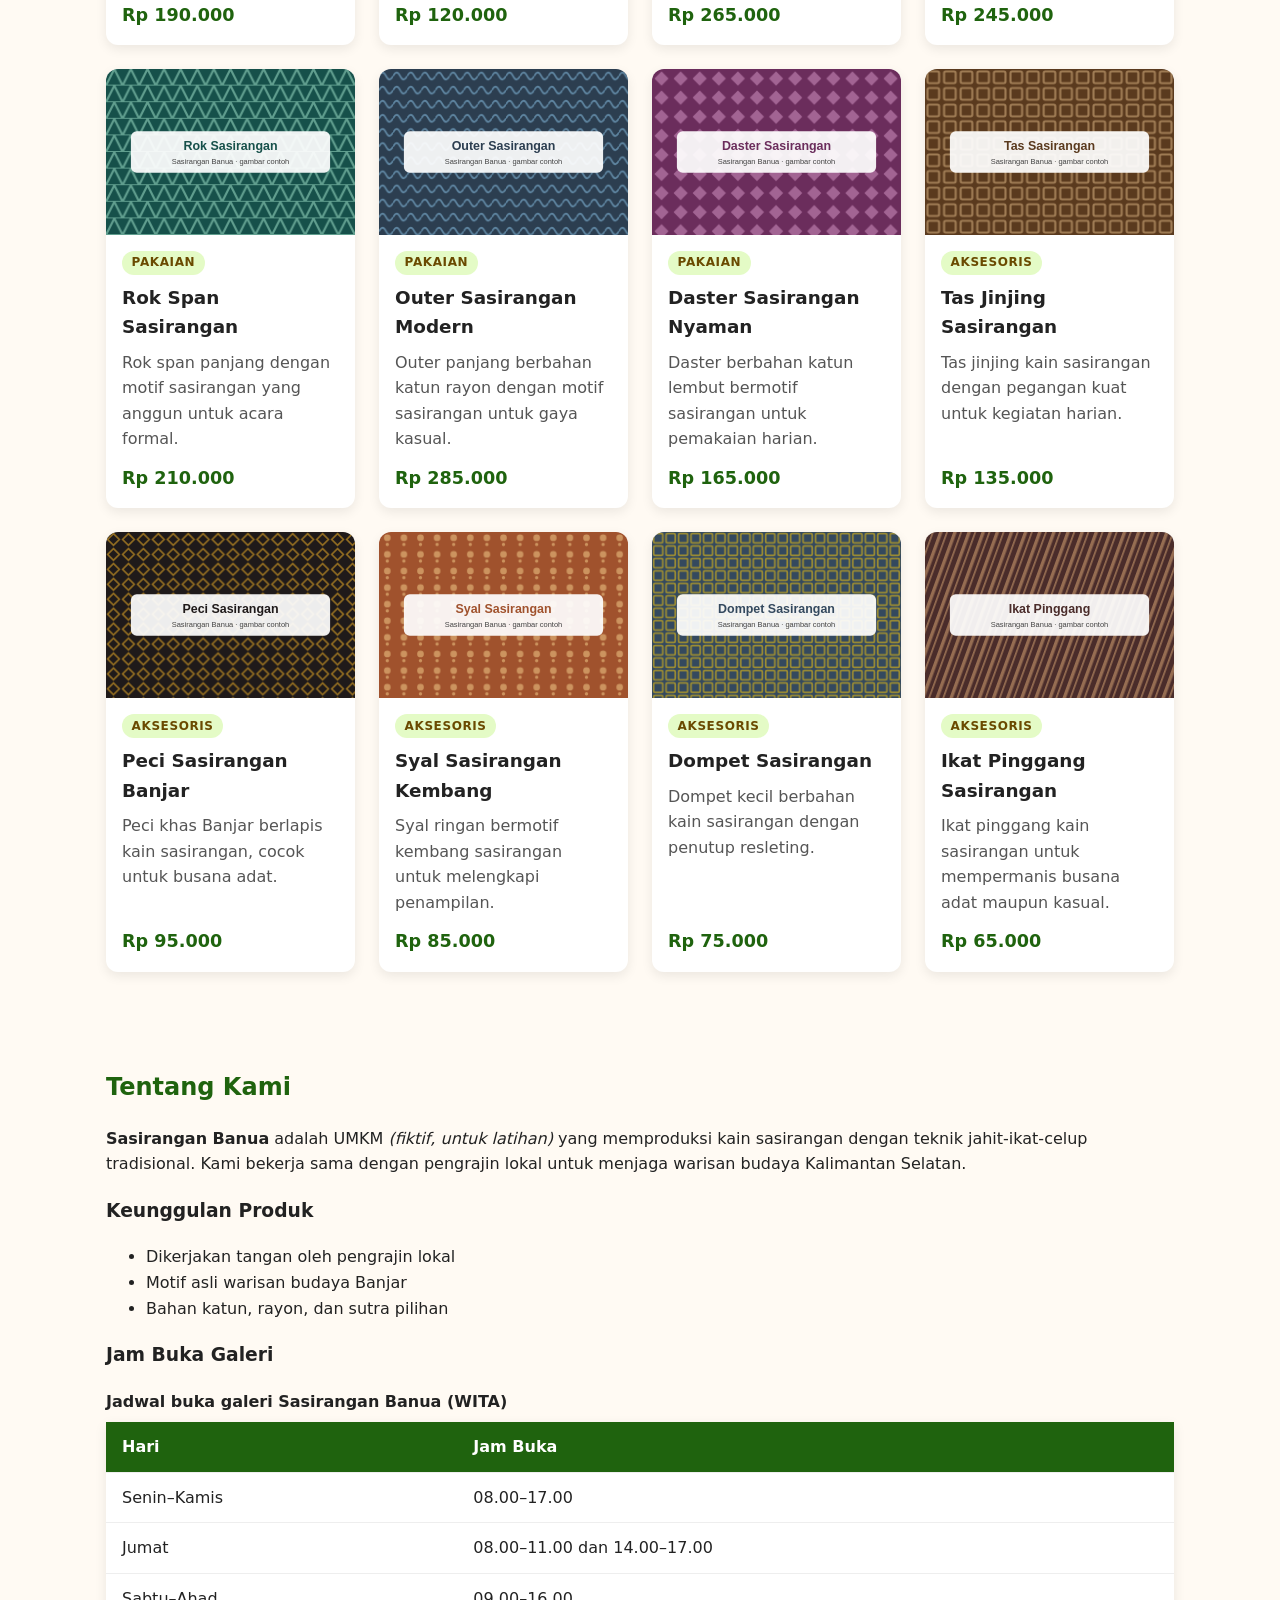
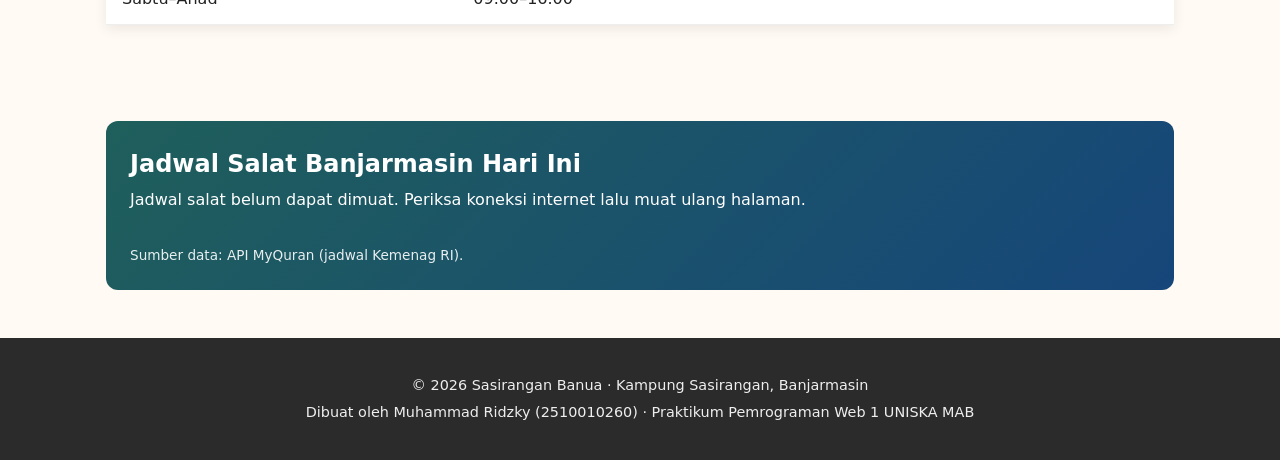
==== commit cb5b7abf: "Tambah widget jadwal salat dari API MyQuran." ====
--- a/index.html
+++ b/index.html
@@ -8,7 +8,8 @@
   <title>Sasirangan Banua | Kain Khas Banjar</title>
   <link rel="icon" href="img/favicon.svg" type="image/svg+xml">
   <link rel="stylesheet" href="css/style.css">
-  <script src="js/katalog.js" defer></script> 
+  <script src="js/katalog.js" defer></script>
+  <script src="js/jadwal-salat.js" defer></script>
 </head>
 
 <body>
@@ -96,6 +97,16 @@
         </tbody>
       </table>
     </section>
+
+    <!-- ========== JADWAL SALAT (data dari API) ========== -->
+    <section class="bagian" id="jadwal">
+      <div class="jadwal-salat" id="jadwal-salat">
+        <h2>Jadwal Salat Banjarmasin Hari Ini</h2>
+        <p class="status" aria-live="polite">Memuat jadwal salat...</p>
+        <ul class="daftar-waktu" hidden></ul>
+        <p class="sumber">Sumber data: API MyQuran (jadwal Kemenag RI).</p> 
+      </div> 
+    </section> 
   </main>
 
   <!-- ========== FOOTER ========== -->
--- a/css/style.css
+++ b/css/style.css
@@ -442,4 +442,49 @@
          flex: 1;
          max-width: 22rem;
      }
+ }
+
+ /* ---------- 13. Widget jadwal salat (Modul 4) ---------- */
+ .jadwal-salat {
+     padding: 1.5rem;
+     border-radius: var(--radius);
+     background: linear-gradient(135deg, #1f5f5b, #16467a);
+     color: #ffffff;
+ }
+
+ .jadwal-salat h2 {
+     margin: 0 0 0.25rem;
+     color: #ffffff;
+ }
+
+ .jadwal-salat .status {
+     margin: 0 0 1rem;
+ }
+
+ .daftar-waktu {
+     display: grid;
+     grid-template-columns: repeat(auto-fit, minmax(110px, 1fr));
+     gap: 0.75rem;
+     margin: 0;
+     padding: 0;
+     list-style: none;
+ }
+
+ .daftar-waktu li {
+     display: flex;
+     flex-direction: column;
+     align-items: center;
+     padding: 0.75rem;
+     border-radius: 10px;
+     background-color: rgba(255, 255, 255, 0.15);
+ }
+
+ .daftar-waktu strong {
+     font-size: 1.4rem;
+ }
+
+ .jadwal-salat .sumber {
+     margin: 1rem 0 0;
+     font-size: 0.85rem;
+     opacity: 0.9;
  }
